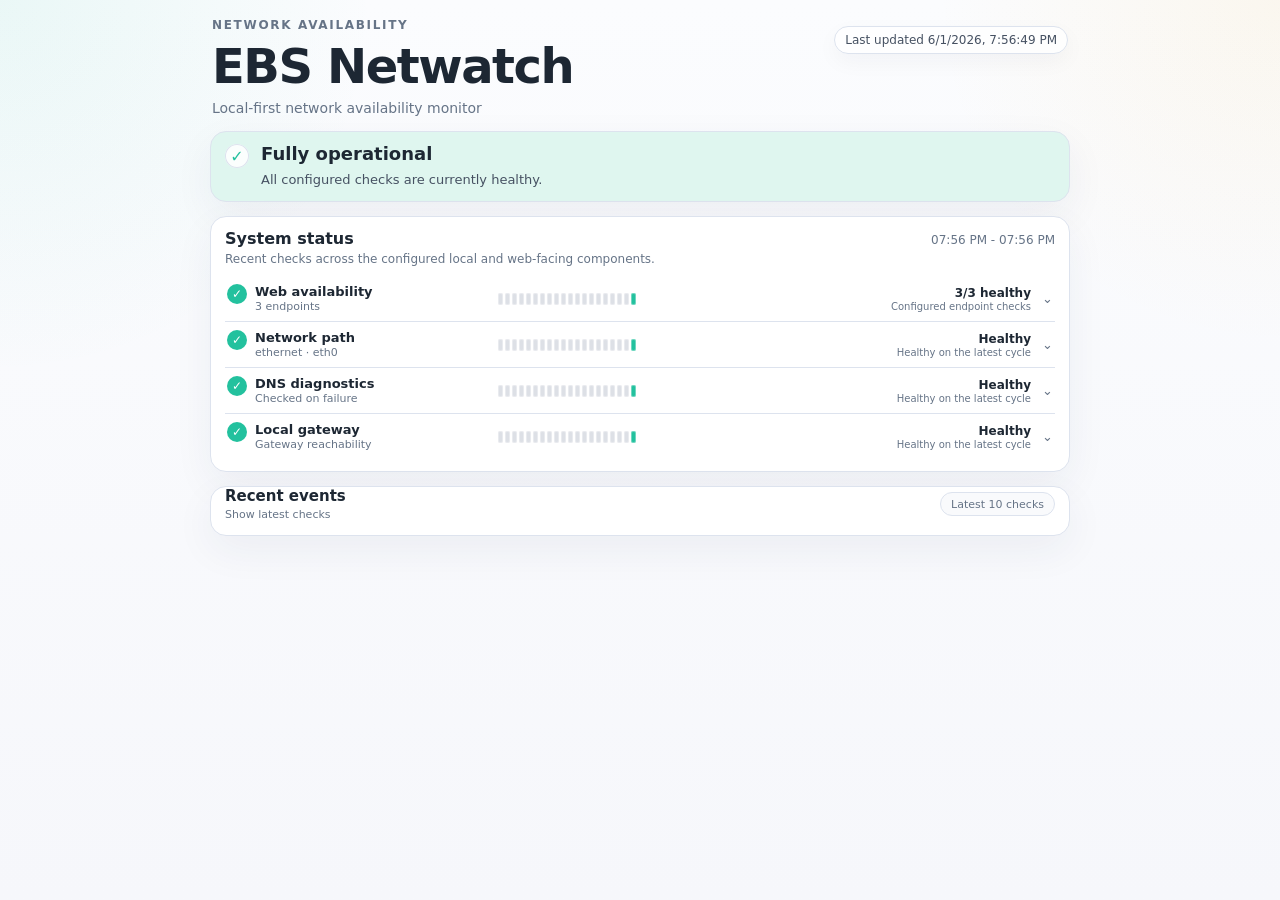
==== docs/index.html @ 9288fde2 "update network status logs" ====
<!doctype html>
<html lang="en">
<head>
  <meta charset="utf-8">
  <meta name="viewport" content="width=device-width, initial-scale=1">
  <title>EBS Netwatch</title>
  <link rel="stylesheet" href="style.css?v=20260602">
</head>
<body>
  <main class="page">
    <header class="header">
      <div>
        <p class="eyebrow">Network availability</p>
        <h1>EBS Netwatch</h1>
        <p class="subtitle">Local-first network availability monitor</p>
      </div>
      <div class="header-meta">
        <span id="updated-at" class="updated-at">Last updated n/a</span>
      </div>
    </header>

    <section id="banner" class="banner banner-loading" aria-live="polite">
      <div class="banner-icon" id="banner-icon" aria-hidden="true"></div>
      <div class="banner-copy">
        <h2 id="banner-title">Loading status…</h2>
        <p id="banner-text">Waiting for the first check to complete.</p>
      </div>
    </section>

    <section class="card system-card">
      <div class="section-head">
        <div>
          <h2>System status</h2>
          <p>Recent checks across the configured local and web-facing components.</p>
        </div>
        <div id="bucket-range" class="bucket-range"></div>
      </div>
      <div id="components" class="components" aria-live="polite"></div>
    </section>

    <section id="cycle-panel" class="detail-card cycle-panel" hidden>
      <div class="section-head">
        <div>
          <h2>Selected cycle</h2>
          <p>Click any status block to inspect the underlying check details.</p>
        </div>
        <button id="cycle-clear" class="text-button" type="button">Hide details</button>
      </div>
      <div id="cycle-detail" class="cycle-detail"></div>
    </section>

    <details id="recent-events-panel" class="card collapsible events-card">
      <summary>
        <div>
          <h2>Recent events</h2>
          <p>Show latest checks</p>
        </div>
        <span class="summary-hint">Latest 10 checks</span>
      </summary>
      <div id="recent-events" class="events"></div>
    </details>
  </main>
  <div id="status-tooltip" class="status-tooltip" role="tooltip" aria-hidden="true"></div>
  <script src="app.js?v=20260602"></script>
</body>
</html>
---- docs/style.css ----
:root {
  color-scheme: light;
  --bg: #f6f7fb;
  --surface: #ffffff;
  --surface-soft: #f9fafc;
  --border: #dde3ee;
  --border-strong: #cfd7e4;
  --text: #1d2733;
  --muted: #667487;
  --muted-strong: #465162;
  --good: #23c19e;
  --warn: #f5b83d;
  --bad: #ef6d5f;
  --critical: #ef5d5d;
  --local: #23262d;
  --unknown: #c2c8d3;
  --banner-good: #dff6ef;
  --banner-warn: #fff2d9;
  --banner-bad: #ffe3df;
  --banner-unknown: #eef1f5;
  font-family: Inter, ui-sans-serif, system-ui, -apple-system, BlinkMacSystemFont, "Segoe UI", sans-serif;
}

* {
  box-sizing: border-box;
}

html, body {
  margin: 0;
  min-height: 100%;
}

body {
  color: var(--text);
  background:
    radial-gradient(circle at top left, rgba(35, 193, 158, 0.08), transparent 24%),
    radial-gradient(circle at top right, rgba(245, 184, 61, 0.08), transparent 22%),
    linear-gradient(180deg, #fbfcfe 0%, var(--bg) 100%);
}

button,
summary {
  font: inherit;
}

button {
  border: 0;
  background: none;
  color: inherit;
}

.page {
  width: min(860px, calc(100% - 20px));
  margin: 0 auto;
  padding: 14px 0 28px;
}

.header {
  display: flex;
  align-items: flex-start;
  justify-content: space-between;
  gap: 14px;
  padding: 4px 2px 12px;
}

.eyebrow {
  margin: 0 0 10px;
  color: var(--muted);
  text-transform: uppercase;
  letter-spacing: 0.14em;
  font-size: 12px;
  font-weight: 700;
}

h1 {
  margin: 0;
  font-size: clamp(30px, 6vw, 48px);
  line-height: 1;
  letter-spacing: -0.03em;
}

.subtitle {
  margin: 8px 0 0;
  color: var(--muted);
  font-size: 14px;
  line-height: 1.5;
}

.header-meta {
  display: flex;
  align-items: flex-end;
  flex-direction: column;
  gap: 8px;
  padding-top: 8px;
}

.updated-at {
  display: inline-flex;
  align-items: center;
  justify-content: center;
  min-height: 28px;
  padding: 0 10px;
  border: 1px solid var(--border);
  border-radius: 999px;
  background: rgba(255, 255, 255, 0.8);
  color: var(--muted-strong);
  box-shadow: 0 8px 22px rgba(20, 30, 50, 0.04);
}

.updated-at {
  font-size: 12px;
}

.banner,
.card,
.detail-card {
  border: 1px solid var(--border);
  border-radius: 16px;
  background: var(--surface);
  box-shadow: 0 14px 40px rgba(34, 52, 80, 0.06);
}

.banner {
  display: flex;
  gap: 12px;
  padding: 12px 14px;
  margin-bottom: 14px;
}

.banner-loading {
  background: var(--banner-unknown);
}

.banner-operational {
  background: var(--banner-good);
}

.banner-degraded {
  background: var(--banner-warn);
}

.banner-major {
  background: var(--banner-bad);
}

.banner-unknown {
  background: var(--banner-unknown);
}

.banner-icon {
  flex: 0 0 24px;
  width: 24px;
  height: 24px;
  border-radius: 50%;
  display: inline-flex;
  align-items: center;
  justify-content: center;
  background: rgba(255, 255, 255, 0.88);
  color: var(--text);
  font-weight: 800;
  box-shadow: inset 0 0 0 1px var(--border);
}

.status-operational {
  color: var(--good);
}

.status-degraded {
  color: #d99212;
}

.status-major {
  color: var(--critical);
}

.status-local {
  color: #111318;
}

.status-unknown {
  color: var(--unknown);
}

.banner-copy h2 {
  margin: 0 0 6px;
  font-size: 18px;
  line-height: 1.1;
}

.banner-copy p {
  margin: 0;
  max-width: 75ch;
  color: var(--muted-strong);
  font-size: 13px;
  line-height: 1.5;
}

.card,
.detail-card {
  padding: 12px 14px;
  margin-bottom: 14px;
}

.section-head {
  display: flex;
  align-items: baseline;
  justify-content: space-between;
  gap: 16px;
  margin-bottom: 10px;
}

.section-head h2 {
  margin: 0;
  font-size: 16px;
  line-height: 1.2;
}

.section-head p {
  margin: 4px 0 0;
  color: var(--muted);
  font-size: 12px;
}

.bucket-range {
  color: var(--muted);
  white-space: nowrap;
  font-size: 12px;
}

.components {
  display: block;
}

.component-group {
  border-top: 1px solid var(--border);
  background: transparent;
  overflow: hidden;
}

.component-group:first-child {
  border-top: 0;
}

.component-group[open] {
  border-color: var(--border-strong);
}

.component-group > summary {
  list-style: none;
}

.component-group > summary::-webkit-details-marker {
  display: none;
}

.component-row {
  display: grid;
  grid-template-columns: minmax(150px, 1.05fr) minmax(0, 1.4fr) minmax(108px, 0.7fr) 14px;
  gap: 8px;
  align-items: center;
  padding: 8px 2px;
  cursor: pointer;
}

.component-main {
  display: flex;
  align-items: flex-start;
  gap: 8px;
  min-width: 0;
}

.component-icon {
  flex: 0 0 20px;
  width: 20px;
  height: 20px;
  border-radius: 999px;
  display: inline-flex;
  align-items: center;
  justify-content: center;
  font-size: 12px;
  font-weight: 800;
  color: #fff;
}

.component-icon.status-operational {
  background: var(--good);
}

.component-icon.status-degraded {
  background: #f0b94b;
}

.component-icon.status-major {
  background: var(--critical);
}

.component-icon.status-local {
  background: #2b2f36;
}

.component-icon.status-unknown {
  background: var(--unknown);
}

.component-name {
  font-size: 13px;
  font-weight: 700;
}

.component-meta {
  margin-top: 1px;
  color: var(--muted);
  font-size: 11px;
}

.component-history {
  display: flex;
  align-items: center;
  gap: 2px;
  min-width: 0;
  overflow-x: auto;
  padding-bottom: 0;
}

.history-block {
  width: 5px;
  height: 12px;
  border-radius: 2px;
  background: var(--unknown);
  box-shadow: inset 0 0 0 1px rgba(255, 255, 255, 0.35);
  flex: 0 0 auto;
  cursor: pointer;
  padding: 0;
}

.history-block.status-operational {
  background: var(--good);
}

.history-block.status-degraded {
  background: var(--warn);
}

.history-block.status-major {
  background: var(--critical);
}

.history-block.status-local {
  background: var(--local);
}

.history-block.status-unknown {
  background: var(--unknown);
}

.history-block.is-selected {
  outline: 2px solid rgba(29, 39, 51, 0.35);
  outline-offset: 1px;
}

.history-block.is-empty {
  cursor: default;
  opacity: 0.55;
}

.status-tooltip {
  position: fixed;
  z-index: 1200;
  width: clamp(260px, 30vw, 340px);
  max-width: calc(100vw - 24px);
  padding: 12px 13px;
  border: 1px solid var(--border-strong);
  border-radius: 14px;
  background: #fff;
  box-shadow: 0 18px 44px rgba(20, 30, 50, 0.16);
  color: var(--text);
  visibility: hidden;
  opacity: 0;
  transform: translateY(4px);
  transition: opacity 120ms ease, transform 120ms ease, visibility 120ms ease;
  pointer-events: none;
}

.status-tooltip.visible {
  visibility: visible;
  opacity: 1;
  transform: translateY(0);
}

.status-tooltip[data-placement="top"] {
  transform: translateY(-2px);
}

.tooltip-date {
  color: var(--muted);
  font-size: 11px;
  line-height: 1.35;
  margin-bottom: 8px;
}

.tooltip-body {
  display: flex;
  align-items: flex-start;
  gap: 10px;
}

.tooltip-icon {
  flex: 0 0 22px;
  width: 22px;
  height: 22px;
  border-radius: 999px;
  display: inline-flex;
  align-items: center;
  justify-content: center;
  color: #fff;
  font-size: 12px;
  font-weight: 800;
}

.tooltip-icon.status-operational {
  background: var(--good);
}

.tooltip-icon.status-degraded {
  background: #f0b94b;
}

.tooltip-icon.status-major {
  background: var(--critical);
}

.tooltip-icon.status-local {
  background: #2b2f36;
}

.tooltip-icon.status-unknown {
  background: var(--unknown);
}

.tooltip-text {
  min-width: 0;
}

.tooltip-message {
  font-size: 13px;
  font-weight: 700;
  line-height: 1.4;
  color: var(--text);
}

.tooltip-extra {
  margin-top: 4px;
  color: var(--muted-strong);
  font-size: 12px;
  line-height: 1.45;
}

.history-empty {
  color: var(--muted);
  font-size: 12px;
}

.component-summary {
  text-align: right;
}

.component-summary-value {
  font-size: 12px;
  font-weight: 700;
}

.component-summary-note {
  margin-top: 1px;
  color: var(--muted);
  font-size: 10px;
}

.component-toggle {
  color: var(--muted);
  font-size: 13px;
  text-align: right;
  transition: transform 120ms ease;
}

.component-group[open] .component-toggle {
  transform: rotate(180deg);
}

.component-expanded {
  border-top: 1px solid var(--border);
  padding: 10px 2px 12px;
  background: rgba(255, 255, 255, 0.72);
}

.expand-grid,
.detail-grid,
.diagnostic-grid {
  display: grid;
  gap: 10px;
}

.expand-section {
  display: grid;
  gap: 10px;
}

.expand-head h3,
.detail-section-head h3 {
  margin: 0;
  font-size: 13px;
}

.expand-head p,
.detail-section-head p {
  margin: 4px 0 0;
  color: var(--muted);
  font-size: 11px;
}

.endpoint-list {
  display: grid;
  gap: 8px;
}

.endpoint-row {
  display: grid;
  grid-template-columns: minmax(0, 1.2fr) minmax(180px, 0.8fr);
  gap: 10px;
  padding: 8px 10px;
  border: 1px solid var(--border);
  border-radius: 12px;
  background: var(--surface);
}

.endpoint-left,
.endpoint-right {
  min-width: 0;
}

.endpoint-name {
  font-weight: 700;
  margin-bottom: 2px;
  font-size: 12px;
}

.endpoint-url {
  color: var(--muted);
  white-space: nowrap;
  overflow: hidden;
  text-overflow: ellipsis;
  font-size: 11px;
}

.endpoint-right {
  display: flex;
  flex-wrap: wrap;
  gap: 8px 10px;
  align-content: start;
}

.endpoint-ok,
.endpoint-meta,
.endpoint-error {
  display: inline-flex;
  align-items: center;
  min-height: 20px;
  padding: 0 8px;
  border-radius: 999px;
  background: var(--surface-soft);
  border: 1px solid var(--border);
  font-size: 11px;
}

.endpoint-ok.is-ok {
  color: var(--good);
}

.endpoint-ok.is-fail {
  color: var(--critical);
}

.endpoint-error {
  width: 100%;
  color: var(--critical);
  white-space: normal;
}

.mini-grid {
  display: grid;
  grid-template-columns: repeat(2, minmax(0, 1fr));
  gap: 8px;
}

.mini-tile,
.diagnostic-block,
.detail-tile {
  padding: 8px 10px;
  border: 1px solid var(--border);
  border-radius: 10px;
  background: var(--surface);
}

.detail-grid {
  grid-template-columns: repeat(4, minmax(0, 1fr));
  margin-bottom: 10px;
}

.detail-tile {
  display: grid;
  gap: 6px;
}

.detail-label {
  color: var(--muted);
  font-size: 12px;
}

.detail-section {
  display: grid;
  gap: 10px;
  margin-top: 12px;
}

.detail-secondary {
  padding-top: 12px;
  border-top: 1px solid var(--border);
}

.diagnostic-grid {
  grid-template-columns: repeat(2, minmax(0, 1fr));
}

.diagnostic-block strong,
.mini-tile strong,
.detail-tile strong {
  font-size: 14px;
  line-height: 1.35;
}

.diagnostic-block p {
  margin: 6px 0 0;
  color: var(--muted);
  font-size: 11px;
}

.dns-list {
  list-style: none;
  margin: 8px 0 0;
  padding: 0;
  display: grid;
  gap: 6px;
}

.dns-list li {
  display: flex;
  flex-direction: column;
  gap: 3px;
  padding: 7px 8px;
  border-radius: 9px;
  background: var(--surface-soft);
  border: 1px solid var(--border);
}

.dns-list strong {
  font-size: 12px;
}

.dns-list span {
  color: var(--muted);
  font-size: 11px;
}

.events {
  display: grid;
  gap: 6px;
}

.event-item {
  display: grid;
  grid-template-columns: 140px 150px 1fr;
  gap: 8px;
  align-items: center;
  width: 100%;
  text-align: left;
  padding: 8px 10px;
  border: 1px solid var(--border);
  border-radius: 12px;
  background: var(--surface);
  cursor: pointer;
}

.event-item:hover,
.history-block:hover,
.component-group > summary:hover {
  background-color: rgba(35, 193, 158, 0.05);
}

.event-status {
  font-weight: 700;
  font-size: 12px;
}

.event-time {
  color: var(--muted);
  font-size: 11px;
}

.event-summary {
  color: var(--muted-strong);
  font-size: 11px;
}

.empty-state {
  padding: 12px;
  border: 1px dashed var(--border-strong);
  border-radius: 12px;
  background: rgba(255, 255, 255, 0.7);
}

.empty-state.small {
  padding: 10px 10px;
}

.empty-state strong {
  display: block;
  margin-bottom: 6px;
}

.empty-state p {
  margin: 0;
  color: var(--muted);
}

.detail-card {
  background: linear-gradient(180deg, #fff 0%, #fbfcfe 100%);
}

.cycle-panel[hidden] {
  display: none;
}

.collapsible {
  padding-top: 0;
}

.collapsible > summary {
  list-style: none;
  display: flex;
  align-items: center;
  justify-content: space-between;
  gap: 12px;
  cursor: pointer;
  padding: 0 0 2px;
}

.collapsible > summary::-webkit-details-marker {
  display: none;
}

.collapsible > summary h2 {
  margin: 0;
  font-size: 15px;
}

.collapsible > summary p {
  margin: 3px 0 0;
  color: var(--muted);
  font-size: 11px;
}

.summary-hint {
  display: inline-flex;
  align-items: center;
  justify-content: center;
  min-height: 24px;
  padding: 0 10px;
  border-radius: 999px;
  border: 1px solid var(--border);
  background: var(--surface-soft);
  color: var(--muted);
  font-size: 11px;
}

.text-button {
  border: 0;
  background: transparent;
  color: var(--muted-strong);
  font-size: 11px;
  cursor: pointer;
  padding: 0;
}

@media (max-width: 980px) {
  .header {
    flex-direction: column;
  }

  .section-head {
    flex-direction: column;
    align-items: flex-start;
  }

  .component-row,
  .event-item,
  .endpoint-row,
  .detail-grid,
  .diagnostic-grid,
  .mini-grid {
    grid-template-columns: 1fr;
  }

  .header-meta {
    align-items: flex-start;
  }

  .component-row {
    align-items: start;
  }

  .component-summary {
    text-align: left;
  }

  .component-toggle {
    text-align: left;
  }
}

@media (max-width: 640px) {
  .page {
    width: min(100% - 20px, 1180px);
    padding-top: 16px;
  }

  .banner,
  .card,
  .detail-card {
    border-radius: 14px;
    padding: 11px 12px;
  }

  .banner-copy h2 {
    font-size: 18px;
  }

  .banner-copy p {
    font-size: 13px;
  }

  .component-row {
    gap: 8px;
  }

  .component-history {
    padding-bottom: 0;
  }

  .event-item {
    gap: 10px;
  }
}
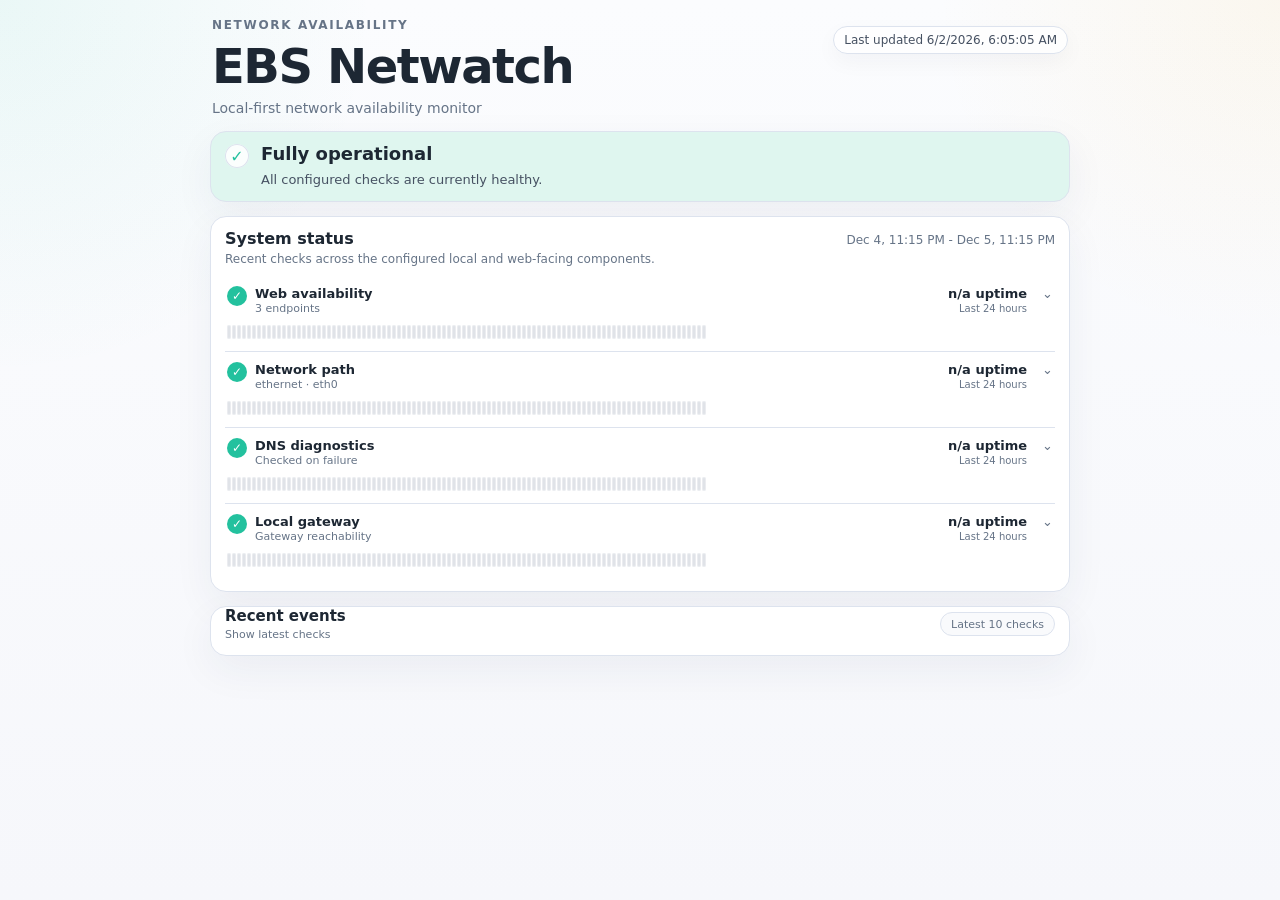
==== commit 2ae613cb: "update network status logs" ====
--- a/docs/index.html
+++ b/docs/index.html
@@ -4,7 +4,7 @@
   <meta charset="utf-8">
   <meta name="viewport" content="width=device-width, initial-scale=1">
   <title>EBS Netwatch</title>
-  <link rel="stylesheet" href="style.css?v=20260602">
+  <link rel="stylesheet" href="style.css?v=20260602-3">
 </head>
 <body>
   <main class="page">
@@ -61,6 +61,6 @@
     </details>
   </main>
   <div id="status-tooltip" class="status-tooltip" role="tooltip" aria-hidden="true"></div>
-  <script src="app.js?v=20260602"></script>
+  <script src="app.js?v=20260602-3"></script>
 </body>
 </html>
--- a/docs/style.css
+++ b/docs/style.css
@@ -255,17 +255,27 @@
 
 .component-row {
   display: grid;
-  grid-template-columns: minmax(150px, 1.05fr) minmax(0, 1.4fr) minmax(108px, 0.7fr) 14px;
   gap: 8px;
-  align-items: center;
-  padding: 8px 2px;
+  align-items: start;
+  padding: 10px 2px 12px;
   cursor: pointer;
+}
+
+.component-row-top {
+  display: grid;
+  grid-template-columns: minmax(0, 1fr) auto 14px;
+  gap: 12px;
+  align-items: start;
 }
 
 .component-main {
   display: flex;
   align-items: flex-start;
   gap: 8px;
+  min-width: 0;
+}
+
+.component-namewrap {
   min-width: 0;
 }
 
@@ -316,15 +326,16 @@
 .component-history {
   display: flex;
   align-items: center;
-  gap: 2px;
+  gap: 1px;
   min-width: 0;
   overflow-x: auto;
-  padding-bottom: 0;
+  padding: 2px 0 0;
+  scrollbar-width: thin;
 }
 
 .history-block {
-  width: 5px;
-  height: 12px;
+  width: 4px;
+  height: 14px;
   border-radius: 2px;
   background: var(--unknown);
   box-shadow: inset 0 0 0 1px rgba(255, 255, 255, 0.35);
@@ -360,13 +371,13 @@
 
 .history-block.is-empty {
   cursor: default;
-  opacity: 0.55;
+  opacity: 0.5;
 }
 
 .status-tooltip {
   position: fixed;
   z-index: 1200;
-  width: clamp(260px, 30vw, 340px);
+  width: clamp(260px, 32vw, 340px);
   max-width: calc(100vw - 24px);
   padding: 12px 13px;
   border: 1px solid var(--border-strong);
@@ -392,10 +403,29 @@
 }
 
 .tooltip-date {
+  display: flex;
+  align-items: center;
+  justify-content: space-between;
+  gap: 10px;
   color: var(--muted);
   font-size: 11px;
   line-height: 1.35;
   margin-bottom: 8px;
+}
+
+.tooltip-status {
+  display: inline-flex;
+  align-items: center;
+  min-height: 20px;
+  padding: 0 8px;
+  border-radius: 999px;
+  border: 1px solid var(--border);
+  background: var(--surface-soft);
+  color: var(--muted-strong);
+  font-size: 10px;
+  font-weight: 700;
+  letter-spacing: 0.06em;
+  text-transform: uppercase;
 }
 
 .tooltip-body {
@@ -448,6 +478,13 @@
   color: var(--text);
 }
 
+.tooltip-counts {
+  margin-top: 4px;
+  color: var(--muted-strong);
+  font-size: 12px;
+  line-height: 1.45;
+}
+
 .tooltip-extra {
   margin-top: 4px;
   color: var(--muted-strong);
@@ -465,12 +502,12 @@
 }
 
 .component-summary-value {
-  font-size: 12px;
+  font-size: 13px;
   font-weight: 700;
 }
 
 .component-summary-note {
-  margin-top: 1px;
+  margin-top: 2px;
   color: var(--muted);
   font-size: 10px;
 }
@@ -691,6 +728,7 @@
 
 .event-item:hover,
 .history-block:hover,
+.history-block:focus-visible,
 .component-group > summary:hover {
   background-color: rgba(35, 193, 158, 0.05);
 }
@@ -809,6 +847,10 @@
     grid-template-columns: 1fr;
   }
 
+  .component-row-top {
+    grid-template-columns: 1fr auto;
+  }
+
   .header-meta {
     align-items: flex-start;
   }
@@ -851,6 +893,10 @@
     gap: 8px;
   }
 
+  .component-row-top {
+    gap: 10px;
+  }
+
   .component-history {
     padding-bottom: 0;
   }
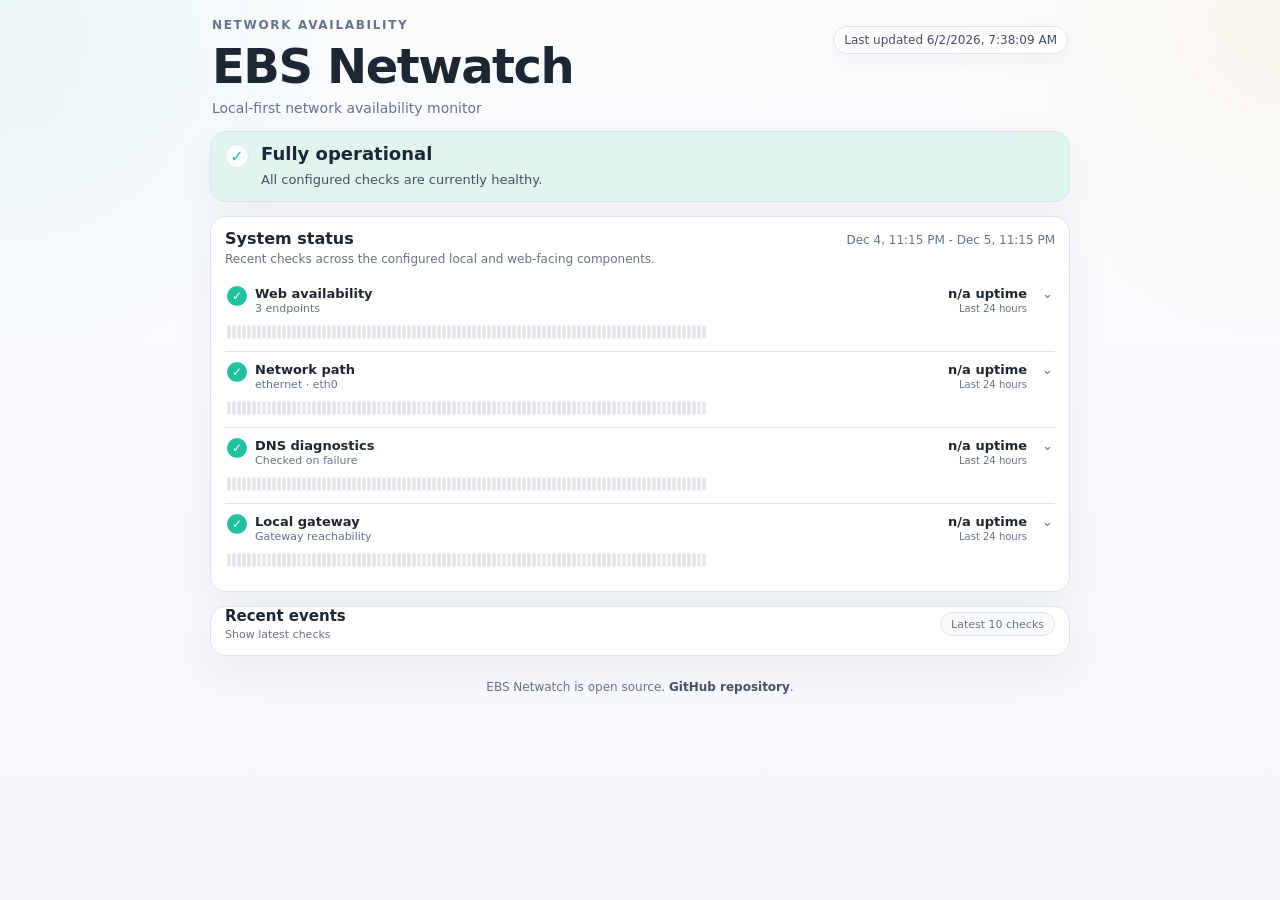
==== commit 8dc2acb9: "feat: add GitHub footer" ====
--- a/docs/index.html
+++ b/docs/index.html
@@ -1,10 +1,10 @@
 <!doctype html>
 <html lang="en">
-<head>
-  <meta charset="utf-8">
-  <meta name="viewport" content="width=device-width, initial-scale=1">
-  <title>EBS Netwatch</title>
-  <link rel="stylesheet" href="style.css?v=20260602-3">
+  <head>
+    <meta charset="utf-8">
+    <meta name="viewport" content="width=device-width, initial-scale=1">
+    <title>EBS Netwatch</title>
+  <link rel="stylesheet" href="style.css?v=20260602-4">
 </head>
 <body>
   <main class="page">
@@ -59,6 +59,10 @@
       </summary>
       <div id="recent-events" class="events"></div>
     </details>
+
+    <footer class="footer" aria-label="Project footer">
+      <p>EBS Netwatch is open source. <a href="https://github.com/The-Aries/ebs-netwatch" target="_blank" rel="noreferrer">GitHub repository</a>.</p>
+    </footer>
   </main>
   <div id="status-tooltip" class="status-tooltip" role="tooltip" aria-hidden="true"></div>
   <script src="app.js?v=20260602-3"></script>
--- a/docs/style.css
+++ b/docs/style.css
@@ -712,6 +712,31 @@
   gap: 6px;
 }
 
+.footer {
+  margin-top: 8px;
+  padding: 8px 4px 0;
+  color: var(--muted);
+  font-size: 12px;
+  line-height: 1.5;
+  text-align: center;
+}
+
+.footer p {
+  margin: 0;
+}
+
+.footer a {
+  color: var(--muted-strong);
+  text-decoration: none;
+  font-weight: 600;
+}
+
+.footer a:hover,
+.footer a:focus-visible {
+  color: var(--text);
+  text-decoration: underline;
+}
+
 .event-item {
   display: grid;
   grid-template-columns: 140px 150px 1fr;
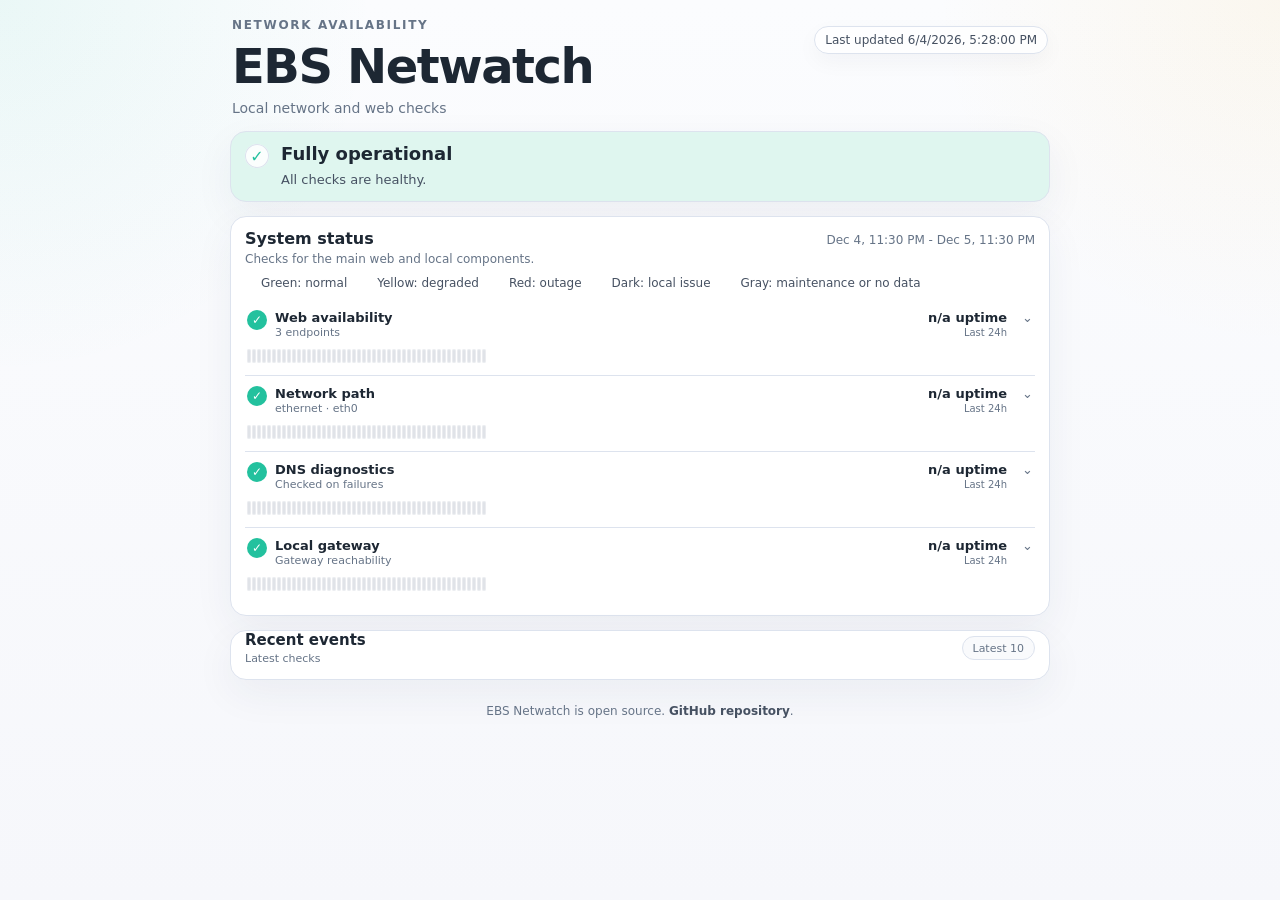
==== commit 64d2757e: "feat: tighten status timeline layout" ====
--- a/docs/index.html
+++ b/docs/index.html
@@ -4,7 +4,7 @@
     <meta charset="utf-8">
     <meta name="viewport" content="width=device-width, initial-scale=1">
     <title>EBS Netwatch</title>
-  <link rel="stylesheet" href="style.css?v=20260602-4">
+  <link rel="stylesheet" href="style.css?v=20260604-2">
 </head>
 <body>
   <main class="page">
@@ -12,7 +12,7 @@
       <div>
         <p class="eyebrow">Network availability</p>
         <h1>EBS Netwatch</h1>
-        <p class="subtitle">Local-first network availability monitor</p>
+        <p class="subtitle">Local network and web checks</p>
       </div>
       <div class="header-meta">
         <span id="updated-at" class="updated-at">Last updated n/a</span>
@@ -23,7 +23,7 @@
       <div class="banner-icon" id="banner-icon" aria-hidden="true"></div>
       <div class="banner-copy">
         <h2 id="banner-title">Loading status…</h2>
-        <p id="banner-text">Waiting for the first check to complete.</p>
+        <p id="banner-text">Waiting for the first check.</p>
       </div>
     </section>
 
@@ -31,9 +31,16 @@
       <div class="section-head">
         <div>
           <h2>System status</h2>
-          <p>Recent checks across the configured local and web-facing components.</p>
+          <p>Checks for the main web and local components.</p>
         </div>
         <div id="bucket-range" class="bucket-range"></div>
+      </div>
+      <div class="status-legend" aria-label="Status legend">
+        <div class="legend-item"><span class="legend-swatch status-operational" aria-hidden="true"></span><span>Green: normal</span></div>
+        <div class="legend-item"><span class="legend-swatch status-degraded" aria-hidden="true"></span><span>Yellow: degraded</span></div>
+        <div class="legend-item"><span class="legend-swatch status-major" aria-hidden="true"></span><span>Red: outage</span></div>
+        <div class="legend-item"><span class="legend-swatch status-local" aria-hidden="true"></span><span>Dark: local issue</span></div>
+        <div class="legend-item"><span class="legend-swatch status-unknown" aria-hidden="true"></span><span>Gray: maintenance or no data</span></div>
       </div>
       <div id="components" class="components" aria-live="polite"></div>
     </section>
@@ -41,8 +48,8 @@
     <section id="cycle-panel" class="detail-card cycle-panel" hidden>
       <div class="section-head">
         <div>
-          <h2>Selected cycle</h2>
-          <p>Click any status block to inspect the underlying check details.</p>
+          <h2>Selected check</h2>
+          <p>Click a status block to see its details.</p>
         </div>
         <button id="cycle-clear" class="text-button" type="button">Hide details</button>
       </div>
@@ -53,9 +60,9 @@
       <summary>
         <div>
           <h2>Recent events</h2>
-          <p>Show latest checks</p>
+          <p>Latest checks</p>
         </div>
-        <span class="summary-hint">Latest 10 checks</span>
+        <span class="summary-hint">Latest 10</span>
       </summary>
       <div id="recent-events" class="events"></div>
     </details>
@@ -65,6 +72,6 @@
     </footer>
   </main>
   <div id="status-tooltip" class="status-tooltip" role="tooltip" aria-hidden="true"></div>
-  <script src="app.js?v=20260602-3"></script>
+  <script src="app.js?v=20260604-2"></script>
 </body>
 </html>
--- a/docs/style.css
+++ b/docs/style.css
@@ -50,7 +50,7 @@
 }
 
 .page {
-  width: min(860px, calc(100% - 20px));
+  width: min(820px, calc(100% - 20px));
   margin: 0 auto;
   padding: 14px 0 28px;
 }
@@ -227,6 +227,29 @@
   font-size: 12px;
 }
 
+.status-legend {
+  display: flex;
+  flex-wrap: wrap;
+  gap: 8px 14px;
+  margin: 0 0 10px;
+  color: var(--muted-strong);
+  font-size: 12px;
+}
+
+.legend-item {
+  display: inline-flex;
+  align-items: center;
+  gap: 6px;
+}
+
+.legend-swatch {
+  width: 10px;
+  height: 10px;
+  border-radius: 999px;
+  flex: 0 0 10px;
+  box-shadow: inset 0 0 0 1px rgba(255, 255, 255, 0.55);
+}
+
 .components {
   display: block;
 }
@@ -327,6 +350,8 @@
   display: flex;
   align-items: center;
   gap: 1px;
+  width: min(100%, 690px);
+  max-width: 690px;
   min-width: 0;
   overflow-x: auto;
   padding: 2px 0 0;
@@ -923,6 +948,8 @@
   }
 
   .component-history {
+    width: 100%;
+    max-width: none;
     padding-bottom: 0;
   }
 
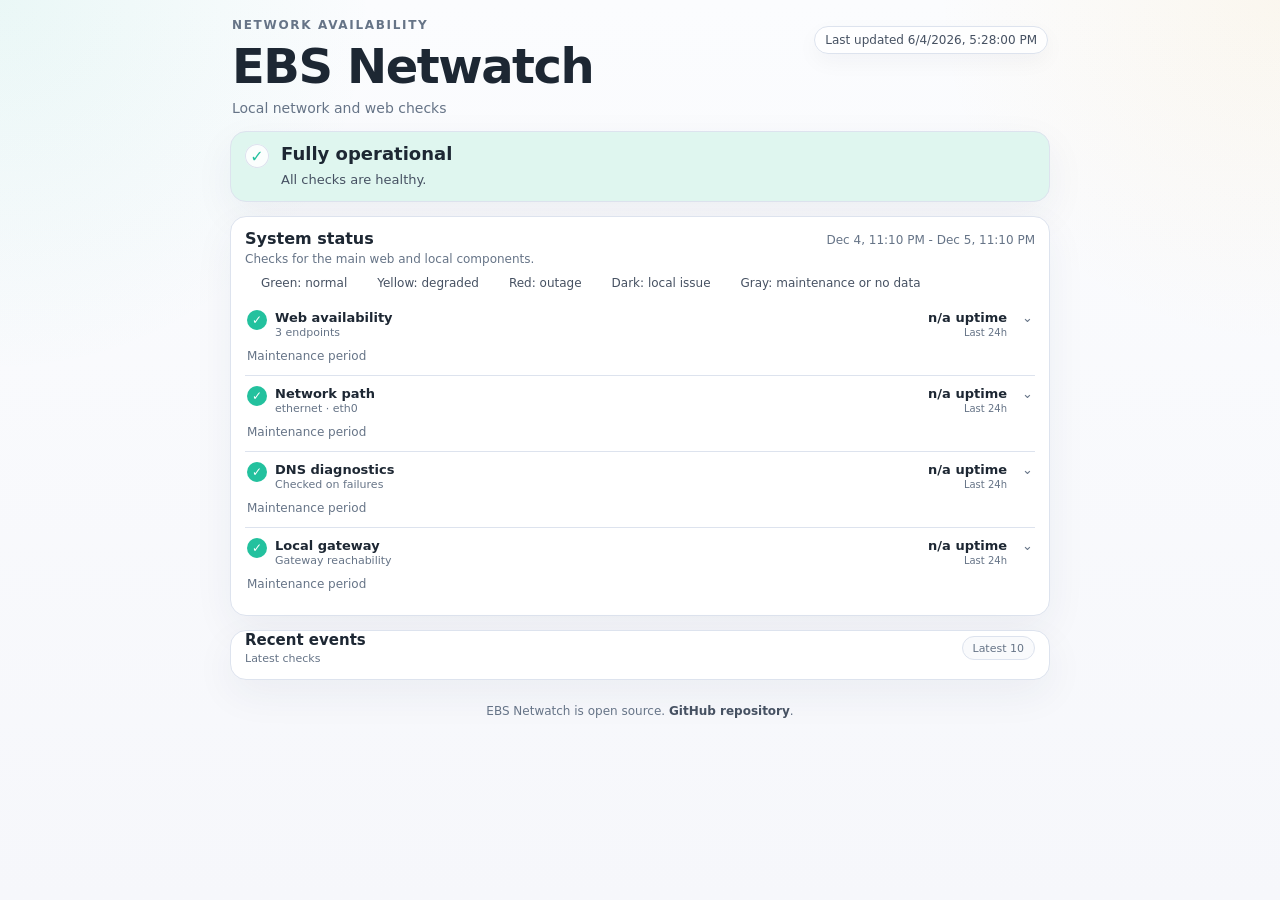
==== commit 67dd20d0: "feat: adjust status timeline density" ====
--- a/docs/index.html
+++ b/docs/index.html
@@ -4,7 +4,7 @@
     <meta charset="utf-8">
     <meta name="viewport" content="width=device-width, initial-scale=1">
     <title>EBS Netwatch</title>
-  <link rel="stylesheet" href="style.css?v=20260604-2">
+  <link rel="stylesheet" href="style.css?v=20260604-3">
 </head>
 <body>
   <main class="page">
@@ -72,6 +72,6 @@
     </footer>
   </main>
   <div id="status-tooltip" class="status-tooltip" role="tooltip" aria-hidden="true"></div>
-  <script src="app.js?v=20260604-2"></script>
+  <script src="app.js?v=20260604-3"></script>
 </body>
 </html>
--- a/docs/style.css
+++ b/docs/style.css
@@ -350,8 +350,8 @@
   display: flex;
   align-items: center;
   gap: 1px;
-  width: min(100%, 690px);
-  max-width: 690px;
+  width: fit-content;
+  max-width: 100%;
   min-width: 0;
   overflow-x: auto;
   padding: 2px 0 0;
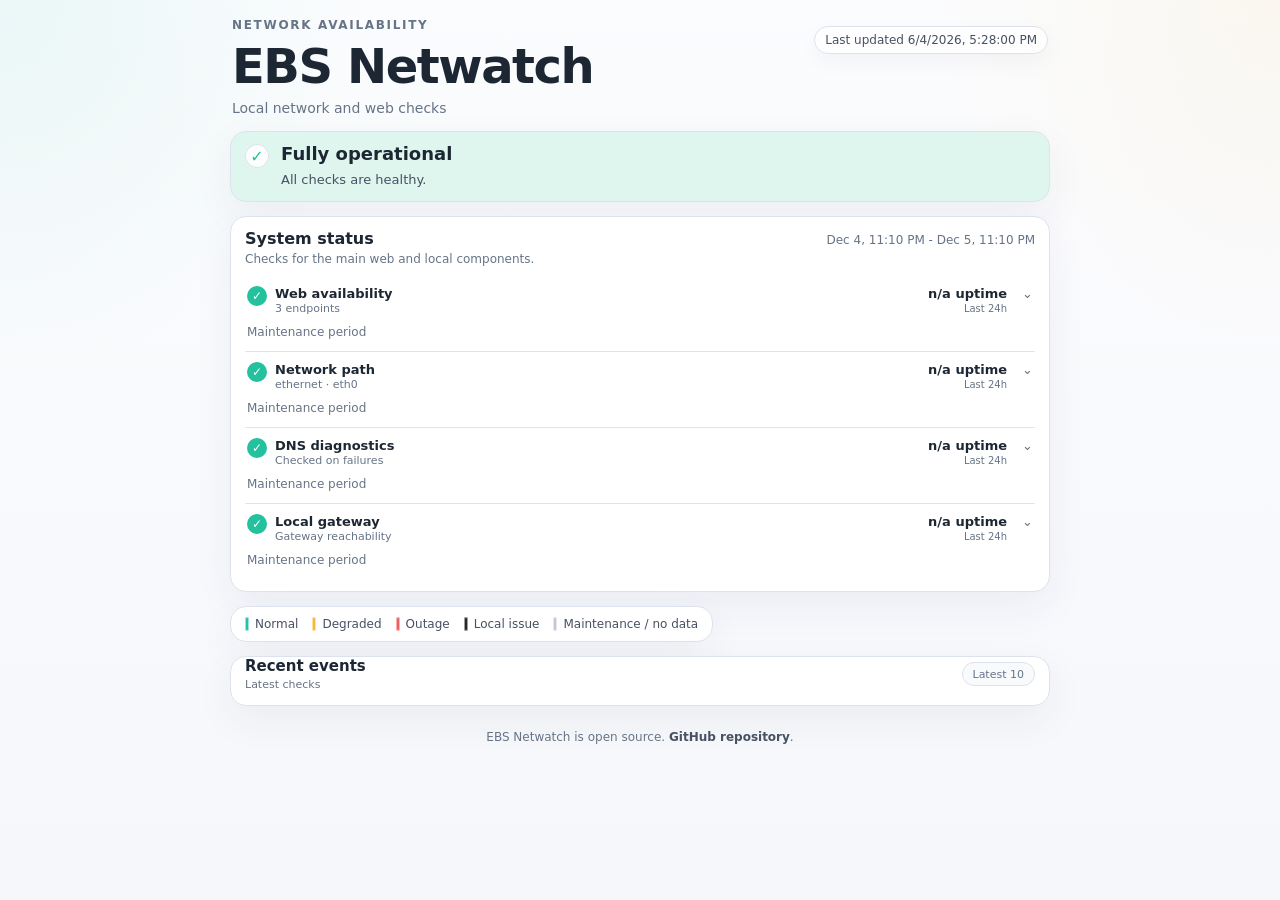
==== commit 4114a5a9: "feat: move status legend below timeline" ====
--- a/docs/index.html
+++ b/docs/index.html
@@ -4,7 +4,7 @@
     <meta charset="utf-8">
     <meta name="viewport" content="width=device-width, initial-scale=1">
     <title>EBS Netwatch</title>
-  <link rel="stylesheet" href="style.css?v=20260604-3">
+  <link rel="stylesheet" href="style.css?v=20260604-4">
 </head>
 <body>
   <main class="page">
@@ -35,13 +35,6 @@
         </div>
         <div id="bucket-range" class="bucket-range"></div>
       </div>
-      <div class="status-legend" aria-label="Status legend">
-        <div class="legend-item"><span class="legend-swatch status-operational" aria-hidden="true"></span><span>Green: normal</span></div>
-        <div class="legend-item"><span class="legend-swatch status-degraded" aria-hidden="true"></span><span>Yellow: degraded</span></div>
-        <div class="legend-item"><span class="legend-swatch status-major" aria-hidden="true"></span><span>Red: outage</span></div>
-        <div class="legend-item"><span class="legend-swatch status-local" aria-hidden="true"></span><span>Dark: local issue</span></div>
-        <div class="legend-item"><span class="legend-swatch status-unknown" aria-hidden="true"></span><span>Gray: maintenance or no data</span></div>
-      </div>
       <div id="components" class="components" aria-live="polite"></div>
     </section>
 
@@ -54,6 +47,16 @@
         <button id="cycle-clear" class="text-button" type="button">Hide details</button>
       </div>
       <div id="cycle-detail" class="cycle-detail"></div>
+    </section>
+
+    <section class="card legend-card" aria-label="Status legend">
+      <div class="status-legend">
+        <div class="legend-item"><span class="legend-bucket status-operational" aria-hidden="true"></span><span>Normal</span></div>
+        <div class="legend-item"><span class="legend-bucket status-degraded" aria-hidden="true"></span><span>Degraded</span></div>
+        <div class="legend-item"><span class="legend-bucket status-major" aria-hidden="true"></span><span>Outage</span></div>
+        <div class="legend-item"><span class="legend-bucket status-local" aria-hidden="true"></span><span>Local issue</span></div>
+        <div class="legend-item"><span class="legend-bucket status-unknown" aria-hidden="true"></span><span>Maintenance / no data</span></div>
+      </div>
     </section>
 
     <details id="recent-events-panel" class="card collapsible events-card">
@@ -72,6 +75,6 @@
     </footer>
   </main>
   <div id="status-tooltip" class="status-tooltip" role="tooltip" aria-hidden="true"></div>
-  <script src="app.js?v=20260604-3"></script>
+  <script src="app.js?v=20260604-4"></script>
 </body>
 </html>
--- a/docs/style.css
+++ b/docs/style.css
@@ -236,18 +236,50 @@
   font-size: 12px;
 }
 
+.legend-card {
+  width: fit-content;
+  max-width: 100%;
+  padding: 10px 14px;
+  margin-bottom: 14px;
+}
+
+.legend-card .status-legend {
+  margin: 0;
+}
+
 .legend-item {
   display: inline-flex;
   align-items: center;
   gap: 6px;
 }
 
-.legend-swatch {
-  width: 10px;
-  height: 10px;
-  border-radius: 999px;
-  flex: 0 0 10px;
+.legend-bucket {
+  width: 4px;
+  height: 14px;
+  border-radius: 2px;
+  flex: 0 0 4px;
+  background: var(--unknown);
   box-shadow: inset 0 0 0 1px rgba(255, 255, 255, 0.55);
+}
+
+.legend-bucket.status-operational {
+  background: var(--good);
+}
+
+.legend-bucket.status-degraded {
+  background: var(--warn);
+}
+
+.legend-bucket.status-major {
+  background: var(--critical);
+}
+
+.legend-bucket.status-local {
+  background: var(--local);
+}
+
+.legend-bucket.status-unknown {
+  background: var(--unknown);
 }
 
 .components {
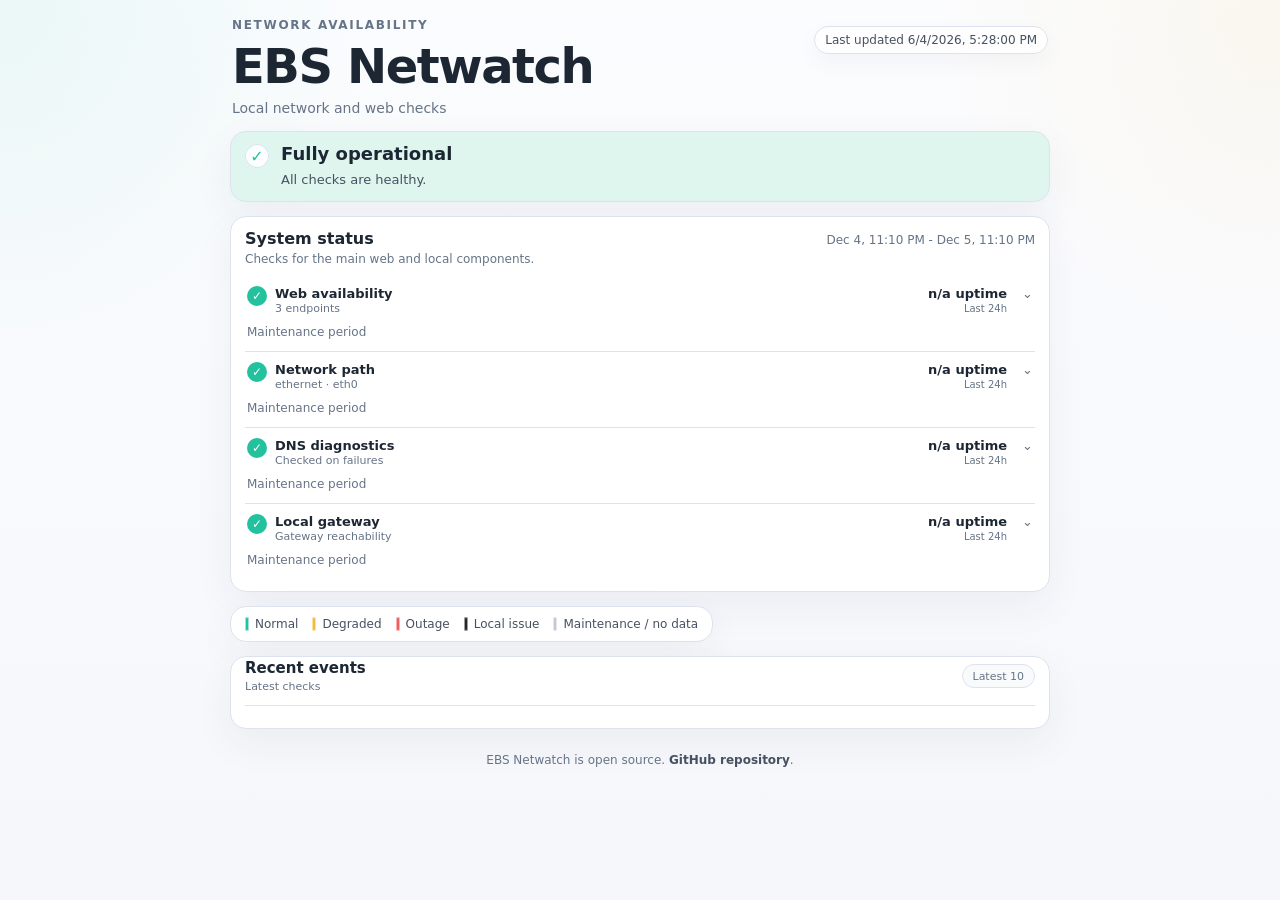
==== commit 421d6ece: "fix: space recent events header" ====
--- a/docs/index.html
+++ b/docs/index.html
@@ -4,7 +4,7 @@
     <meta charset="utf-8">
     <meta name="viewport" content="width=device-width, initial-scale=1">
     <title>EBS Netwatch</title>
-  <link rel="stylesheet" href="style.css?v=20260604-4">
+  <link rel="stylesheet" href="style.css?v=20260604-5">
 </head>
 <body>
   <main class="page">
@@ -75,6 +75,6 @@
     </footer>
   </main>
   <div id="status-tooltip" class="status-tooltip" role="tooltip" aria-hidden="true"></div>
-  <script src="app.js?v=20260604-4"></script>
+  <script src="app.js?v=20260604-5"></script>
 </body>
 </html>
--- a/docs/style.css
+++ b/docs/style.css
@@ -870,7 +870,9 @@
   justify-content: space-between;
   gap: 12px;
   cursor: pointer;
-  padding: 0 0 2px;
+  padding: 2px 0 12px;
+  margin-bottom: 10px;
+  border-bottom: 1px solid var(--border);
 }
 
 .collapsible > summary::-webkit-details-marker {
@@ -886,6 +888,10 @@
   margin: 3px 0 0;
   color: var(--muted);
   font-size: 11px;
+}
+
+.events-card > summary {
+  padding-bottom: 12px;
 }
 
 .summary-hint {
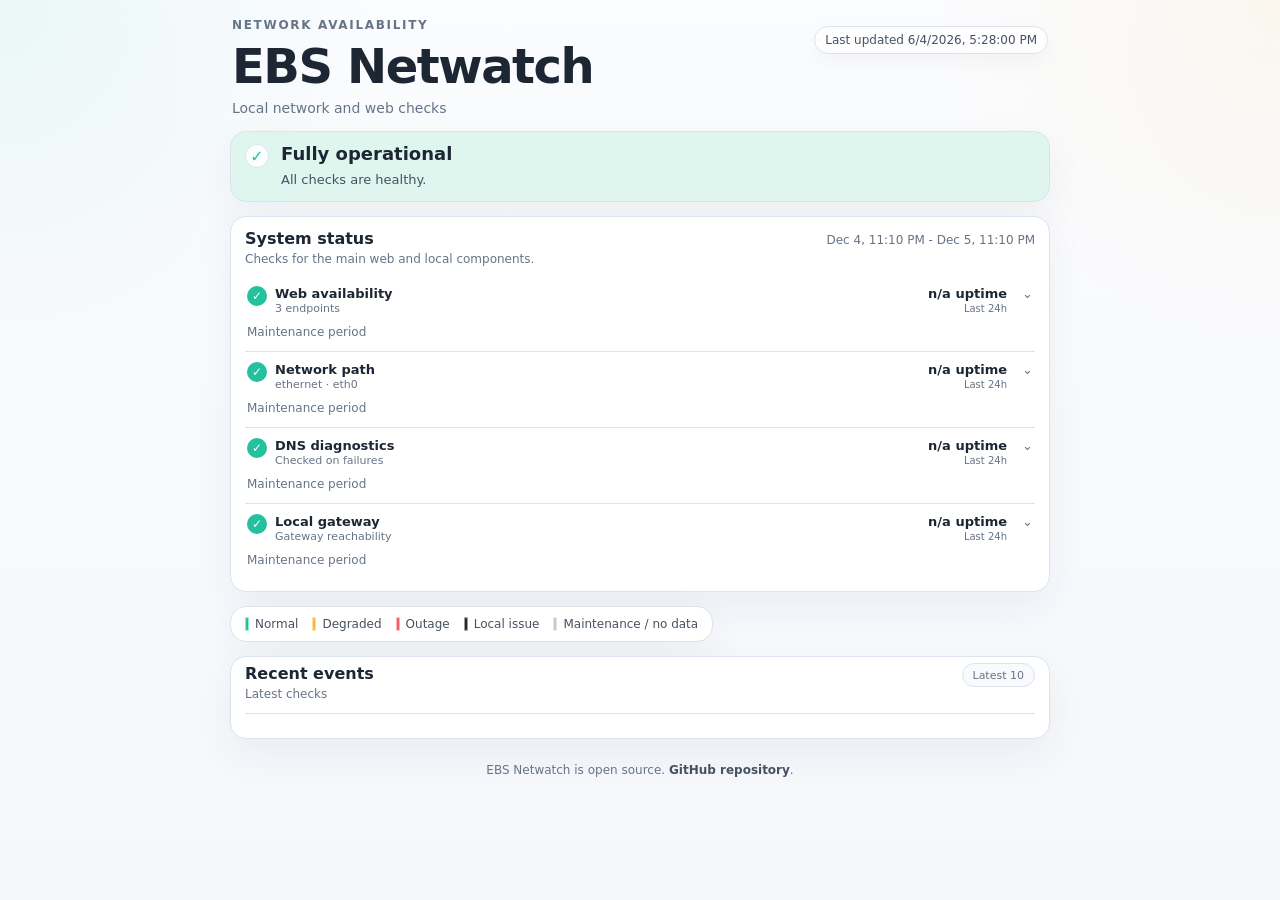
==== commit bc362ed4: "fix: align recent events header" ====
--- a/docs/index.html
+++ b/docs/index.html
@@ -4,7 +4,7 @@
     <meta charset="utf-8">
     <meta name="viewport" content="width=device-width, initial-scale=1">
     <title>EBS Netwatch</title>
-  <link rel="stylesheet" href="style.css?v=20260604-5">
+  <link rel="stylesheet" href="style.css?v=20260604-6">
 </head>
 <body>
   <main class="page">
@@ -75,6 +75,6 @@
     </footer>
   </main>
   <div id="status-tooltip" class="status-tooltip" role="tooltip" aria-hidden="true"></div>
-  <script src="app.js?v=20260604-5"></script>
+  <script src="app.js?v=20260604-6"></script>
 </body>
 </html>
--- a/docs/style.css
+++ b/docs/style.css
@@ -866,12 +866,12 @@
 .collapsible > summary {
   list-style: none;
   display: flex;
-  align-items: center;
+  align-items: baseline;
   justify-content: space-between;
   gap: 12px;
   cursor: pointer;
-  padding: 2px 0 12px;
-  margin-bottom: 10px;
+  padding: 6px 0 12px;
+  margin-bottom: 12px;
   border-bottom: 1px solid var(--border);
 }
 
@@ -881,13 +881,13 @@
 
 .collapsible > summary h2 {
   margin: 0;
-  font-size: 15px;
+  font-size: 16px;
 }
 
 .collapsible > summary p {
-  margin: 3px 0 0;
-  color: var(--muted);
-  font-size: 11px;
+  margin: 4px 0 0;
+  color: var(--muted);
+  font-size: 12px;
 }
 
 .events-card > summary {
